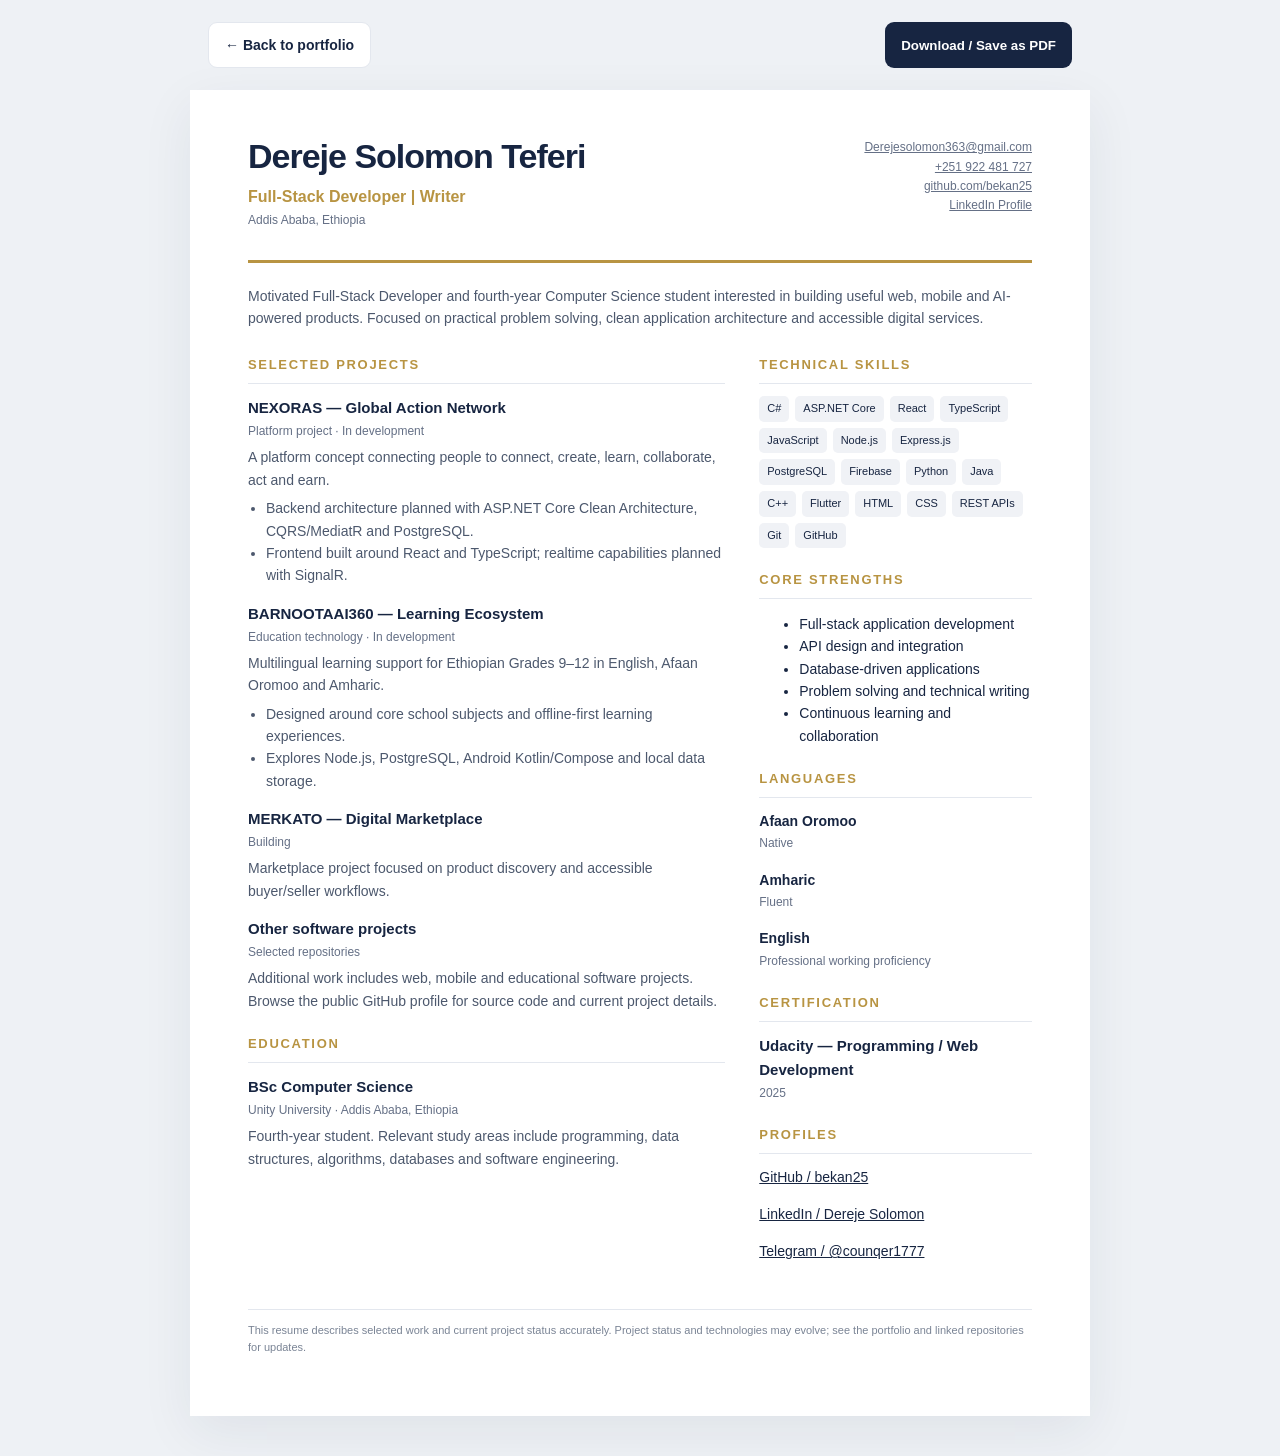
==== resume.html @ 5fefaee1 "Add print-ready professional resume page" ====
<!doctype html>
<html lang="en">
<head>
<meta charset="utf-8"><meta name="viewport" content="width=device-width,initial-scale=1">
<meta name="description" content="Resume of Dereje Solomon Teferi, Full-Stack Developer and Computer Science student in Ethiopia.">
<title>Dereje Solomon Teferi — Resume</title>
<style>
:root{--ink:#172541;--gold:#b89442;--muted:#657086;--line:#e3e7ee;--paper:#fff}*{box-sizing:border-box}body{margin:0;background:#eef1f5;color:var(--ink);font:14px/1.6 Arial,sans-serif}.toolbar{max-width:900px;margin:22px auto;display:flex;justify-content:space-between;gap:12px;padding:0 18px}.toolbar a,.toolbar button{border:0;border-radius:9px;padding:11px 16px;background:var(--ink);color:white;text-decoration:none;font-weight:700;cursor:pointer}.toolbar a{background:white;color:var(--ink);border:1px solid var(--line)}main{max-width:900px;margin:0 auto 40px;background:var(--paper);padding:48px 58px;box-shadow:0 16px 50px #17254112}.header{display:flex;justify-content:space-between;gap:24px;align-items:flex-start;border-bottom:3px solid var(--gold);padding-bottom:24px}.name{font-size:34px;line-height:1.1;margin:0 0 8px;letter-spacing:-1px}.role{font-size:16px;font-weight:700;color:var(--gold)}.contact{text-align:right;font-size:12px;color:var(--muted)}a{color:inherit}.summary{font-size:14px;color:#4c586d;margin:22px 0 26px}.cols{display:grid;grid-template-columns:1.4fr .8fr;gap:34px}.section{margin:0 0 22px}.section h2{font-size:13px;letter-spacing:.13em;text-transform:uppercase;border-bottom:1px solid var(--line);padding-bottom:7px;margin:0 0 12px;color:var(--gold)}.item{margin:0 0 15px}.item h3{font-size:15px;margin:0}.meta{font-size:12px;color:var(--muted);margin:2px 0 5px}.item p{margin:5px 0;color:#4c586d}.item ul{padding-left:18px;margin:6px 0;color:#4c586d}.chips{display:flex;flex-wrap:wrap;gap:6px}.chips span{background:#f0f2f6;border-radius:5px;padding:4px 8px;font-size:11px}.note{font-size:11px;color:#7a8495;margin-top:24px;border-top:1px solid var(--line);padding-top:12px}
@media(max-width:650px){main{margin:0;padding:28px 22px}.header{display:block}.contact{text-align:left;margin-top:16px}.cols{grid-template-columns:1fr}.name{font-size:29px}.toolbar{margin:12px auto}}
@media print{@page{size:A4;margin:14mm}body{background:white;font-size:11px}.toolbar{display:none}main{max-width:none;margin:0;padding:0;box-shadow:none}.name{font-size:28px}.section{break-inside:avoid}.item{break-inside:avoid}.summary{margin:15px 0 18px}.cols{gap:24px}}
</style>
</head>
<body>
<div class="toolbar"><a href="./index.html">← Back to portfolio</a><button onclick="window.print()">Download / Save as PDF</button></div>
<main>
<header class="header"><div><h1 class="name">Dereje Solomon Teferi</h1><div class="role">Full-Stack Developer | Writer</div><div class="meta">Addis Ababa, Ethiopia</div></div><div class="contact"><div><a href="mailto:Derejesolomon363@gmail.com">Derejesolomon363@gmail.com</a></div><div><a href="tel:+251922481727">+251 922 481 727</a></div><div><a href="https://github.com/bekan25">github.com/bekan25</a></div><div><a href="https://www.linkedin.com/in/dereje-solomon-9a6230370">LinkedIn Profile</a></div></div></header>
<p class="summary">Motivated Full-Stack Developer and fourth-year Computer Science student interested in building useful web, mobile and AI-powered products. Focused on practical problem solving, clean application architecture and accessible digital services.</p>
<div class="cols"><div>
<section class="section"><h2>Selected Projects</h2>
<div class="item"><h3>NEXORAS — Global Action Network</h3><div class="meta">Platform project · In development</div><p>A platform concept connecting people to connect, create, learn, collaborate, act and earn.</p><ul><li>Backend architecture planned with ASP.NET Core Clean Architecture, CQRS/MediatR and PostgreSQL.</li><li>Frontend built around React and TypeScript; realtime capabilities planned with SignalR.</li></ul></div>
<div class="item"><h3>BARNOOTAAI360 — Learning Ecosystem</h3><div class="meta">Education technology · In development</div><p>Multilingual learning support for Ethiopian Grades 9–12 in English, Afaan Oromoo and Amharic.</p><ul><li>Designed around core school subjects and offline-first learning experiences.</li><li>Explores Node.js, PostgreSQL, Android Kotlin/Compose and local data storage.</li></ul></div>
<div class="item"><h3>MERKATO — Digital Marketplace</h3><div class="meta">Building</div><p>Marketplace project focused on product discovery and accessible buyer/seller workflows.</p></div>
<div class="item"><h3>Other software projects</h3><div class="meta">Selected repositories</div><p>Additional work includes web, mobile and educational software projects. Browse the public GitHub profile for source code and current project details.</p></div>
</section>
<section class="section"><h2>Education</h2>
<div class="item"><h3>BSc Computer Science</h3><div class="meta">Unity University · Addis Ababa, Ethiopia</div><p>Fourth-year student. Relevant study areas include programming, data structures, algorithms, databases and software engineering.</p></div>
</section>
</div><aside>
<section class="section"><h2>Technical Skills</h2><div class="chips"><span>C#</span><span>ASP.NET Core</span><span>React</span><span>TypeScript</span><span>JavaScript</span><span>Node.js</span><span>Express.js</span><span>PostgreSQL</span><span>Firebase</span><span>Python</span><span>Java</span><span>C++</span><span>Flutter</span><span>HTML</span><span>CSS</span><span>REST APIs</span><span>Git</span><span>GitHub</span></div></section>
<section class="section"><h2>Core Strengths</h2><ul><li>Full-stack application development</li><li>API design and integration</li><li>Database-driven applications</li><li>Problem solving and technical writing</li><li>Continuous learning and collaboration</li></ul></section>
<section class="section"><h2>Languages</h2><div class="item"><b>Afaan Oromoo</b><div class="meta">Native</div></div><div class="item"><b>Amharic</b><div class="meta">Fluent</div></div><div class="item"><b>English</b><div class="meta">Professional working proficiency</div></div></section>
<section class="section"><h2>Certification</h2><div class="item"><h3>Udacity — Programming / Web Development</h3><div class="meta">2025</div></div></section>
<section class="section"><h2>Profiles</h2><div class="item"><a href="https://github.com/bekan25">GitHub / bekan25</a></div><div class="item"><a href="https://www.linkedin.com/in/dereje-solomon-9a6230370">LinkedIn / Dereje Solomon</a></div><div class="item"><a href="https://t.me/counqer1777">Telegram / @counqer1777</a></div></section>
</aside></div>
<p class="note">This resume describes selected work and current project status accurately. Project status and technologies may evolve; see the portfolio and linked repositories for updates.</p>
</main></body></html>
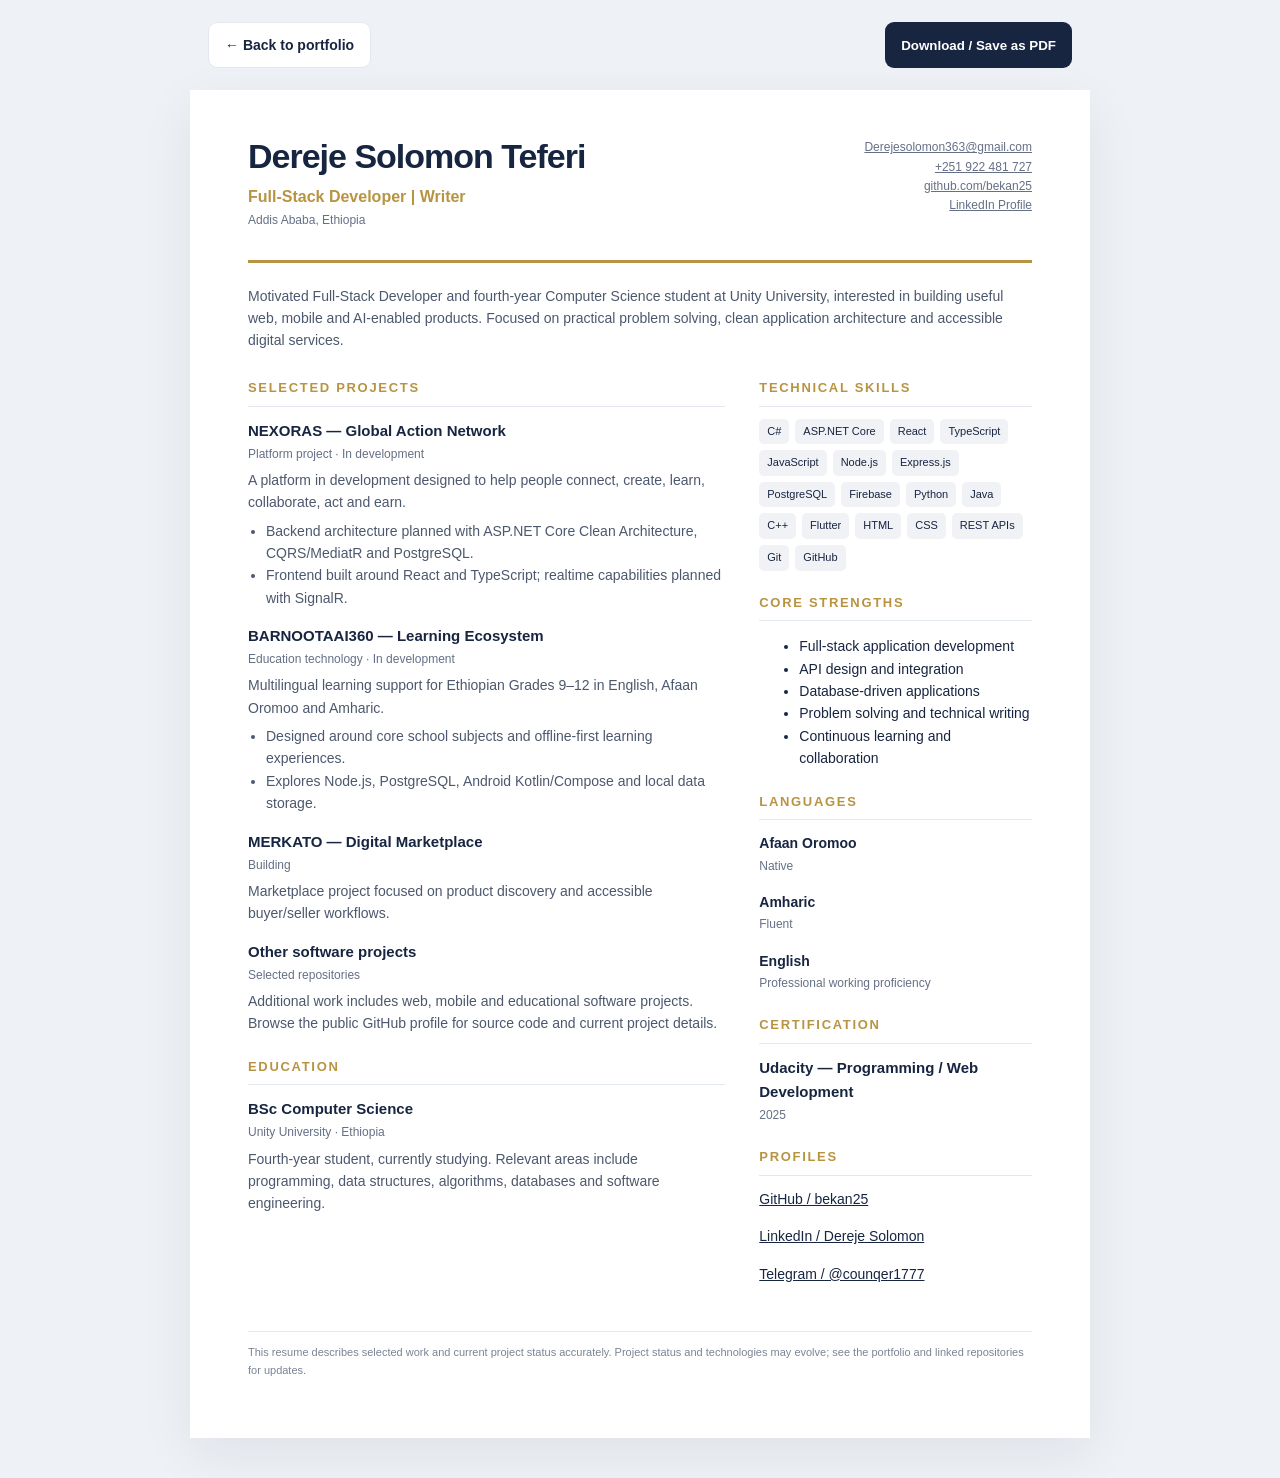
==== commit f0cbe9a3: "Align resume with verified education and project status" ====
--- a/resume.html
+++ b/resume.html
@@ -14,16 +14,16 @@
 <div class="toolbar"><a href="./index.html">← Back to portfolio</a><button onclick="window.print()">Download / Save as PDF</button></div>
 <main>
 <header class="header"><div><h1 class="name">Dereje Solomon Teferi</h1><div class="role">Full-Stack Developer | Writer</div><div class="meta">Addis Ababa, Ethiopia</div></div><div class="contact"><div><a href="mailto:Derejesolomon363@gmail.com">Derejesolomon363@gmail.com</a></div><div><a href="tel:+251922481727">+251 922 481 727</a></div><div><a href="https://github.com/bekan25">github.com/bekan25</a></div><div><a href="https://www.linkedin.com/in/dereje-solomon-9a6230370">LinkedIn Profile</a></div></div></header>
-<p class="summary">Motivated Full-Stack Developer and fourth-year Computer Science student interested in building useful web, mobile and AI-powered products. Focused on practical problem solving, clean application architecture and accessible digital services.</p>
+<p class="summary">Motivated Full-Stack Developer and fourth-year Computer Science student at Unity University, interested in building useful web, mobile and AI-enabled products. Focused on practical problem solving, clean application architecture and accessible digital services.</p>
 <div class="cols"><div>
 <section class="section"><h2>Selected Projects</h2>
-<div class="item"><h3>NEXORAS — Global Action Network</h3><div class="meta">Platform project · In development</div><p>A platform concept connecting people to connect, create, learn, collaborate, act and earn.</p><ul><li>Backend architecture planned with ASP.NET Core Clean Architecture, CQRS/MediatR and PostgreSQL.</li><li>Frontend built around React and TypeScript; realtime capabilities planned with SignalR.</li></ul></div>
+<div class="item"><h3>NEXORAS — Global Action Network</h3><div class="meta">Platform project · In development</div><p>A platform in development designed to help people connect, create, learn, collaborate, act and earn.</p><ul><li>Backend architecture planned with ASP.NET Core Clean Architecture, CQRS/MediatR and PostgreSQL.</li><li>Frontend built around React and TypeScript; realtime capabilities planned with SignalR.</li></ul></div>
 <div class="item"><h3>BARNOOTAAI360 — Learning Ecosystem</h3><div class="meta">Education technology · In development</div><p>Multilingual learning support for Ethiopian Grades 9–12 in English, Afaan Oromoo and Amharic.</p><ul><li>Designed around core school subjects and offline-first learning experiences.</li><li>Explores Node.js, PostgreSQL, Android Kotlin/Compose and local data storage.</li></ul></div>
 <div class="item"><h3>MERKATO — Digital Marketplace</h3><div class="meta">Building</div><p>Marketplace project focused on product discovery and accessible buyer/seller workflows.</p></div>
 <div class="item"><h3>Other software projects</h3><div class="meta">Selected repositories</div><p>Additional work includes web, mobile and educational software projects. Browse the public GitHub profile for source code and current project details.</p></div>
 </section>
 <section class="section"><h2>Education</h2>
-<div class="item"><h3>BSc Computer Science</h3><div class="meta">Unity University · Addis Ababa, Ethiopia</div><p>Fourth-year student. Relevant study areas include programming, data structures, algorithms, databases and software engineering.</p></div>
+<div class="item"><h3>BSc Computer Science</h3><div class="meta">Unity University · Ethiopia</div><p>Fourth-year student, currently studying. Relevant areas include programming, data structures, algorithms, databases and software engineering.</p></div>
 </section>
 </div><aside>
 <section class="section"><h2>Technical Skills</h2><div class="chips"><span>C#</span><span>ASP.NET Core</span><span>React</span><span>TypeScript</span><span>JavaScript</span><span>Node.js</span><span>Express.js</span><span>PostgreSQL</span><span>Firebase</span><span>Python</span><span>Java</span><span>C++</span><span>Flutter</span><span>HTML</span><span>CSS</span><span>REST APIs</span><span>Git</span><span>GitHub</span></div></section>
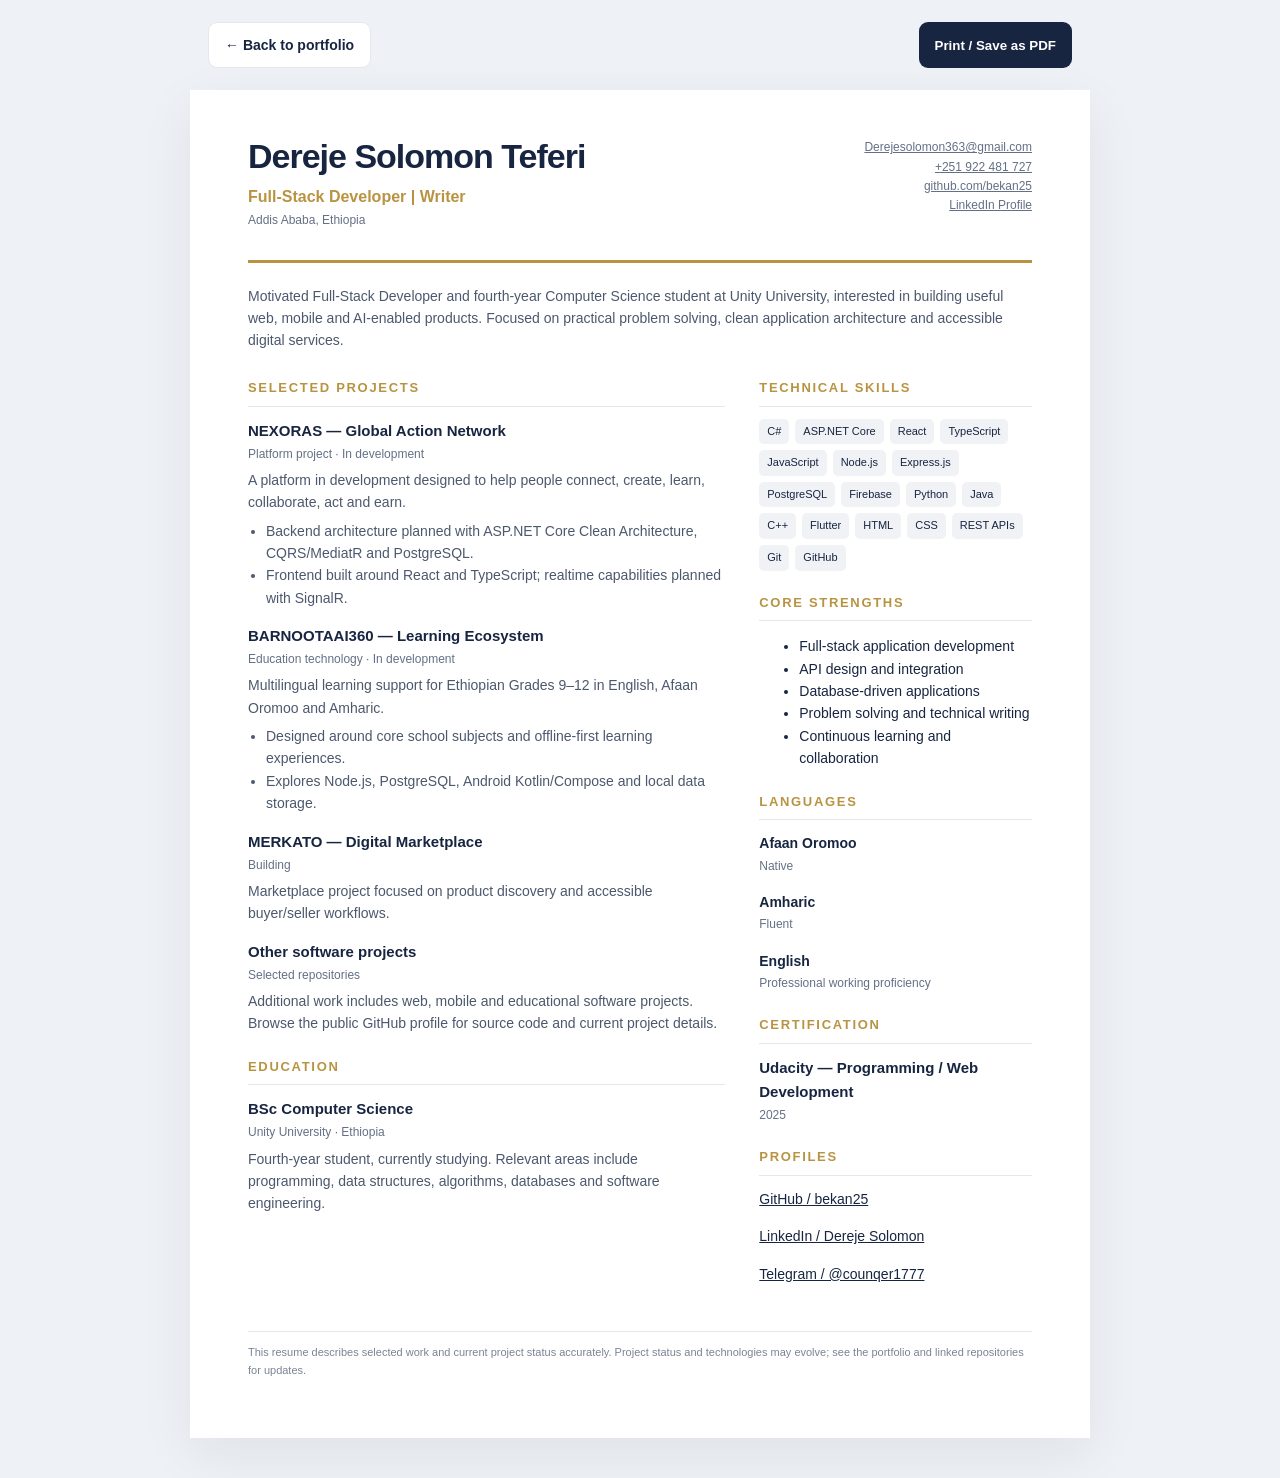
==== commit 59b87f98: "Clarify browser print to PDF action on resume" ====
--- a/resume.html
+++ b/resume.html
@@ -11,7 +11,7 @@
 </style>
 </head>
 <body>
-<div class="toolbar"><a href="./index.html">← Back to portfolio</a><button onclick="window.print()">Download / Save as PDF</button></div>
+<div class="toolbar"><a href="./index.html">← Back to portfolio</a><button onclick="window.print()">Print / Save as PDF</button></div>
 <main>
 <header class="header"><div><h1 class="name">Dereje Solomon Teferi</h1><div class="role">Full-Stack Developer | Writer</div><div class="meta">Addis Ababa, Ethiopia</div></div><div class="contact"><div><a href="mailto:Derejesolomon363@gmail.com">Derejesolomon363@gmail.com</a></div><div><a href="tel:+251922481727">+251 922 481 727</a></div><div><a href="https://github.com/bekan25">github.com/bekan25</a></div><div><a href="https://www.linkedin.com/in/dereje-solomon-9a6230370">LinkedIn Profile</a></div></div></header>
 <p class="summary">Motivated Full-Stack Developer and fourth-year Computer Science student at Unity University, interested in building useful web, mobile and AI-enabled products. Focused on practical problem solving, clean application architecture and accessible digital services.</p>
